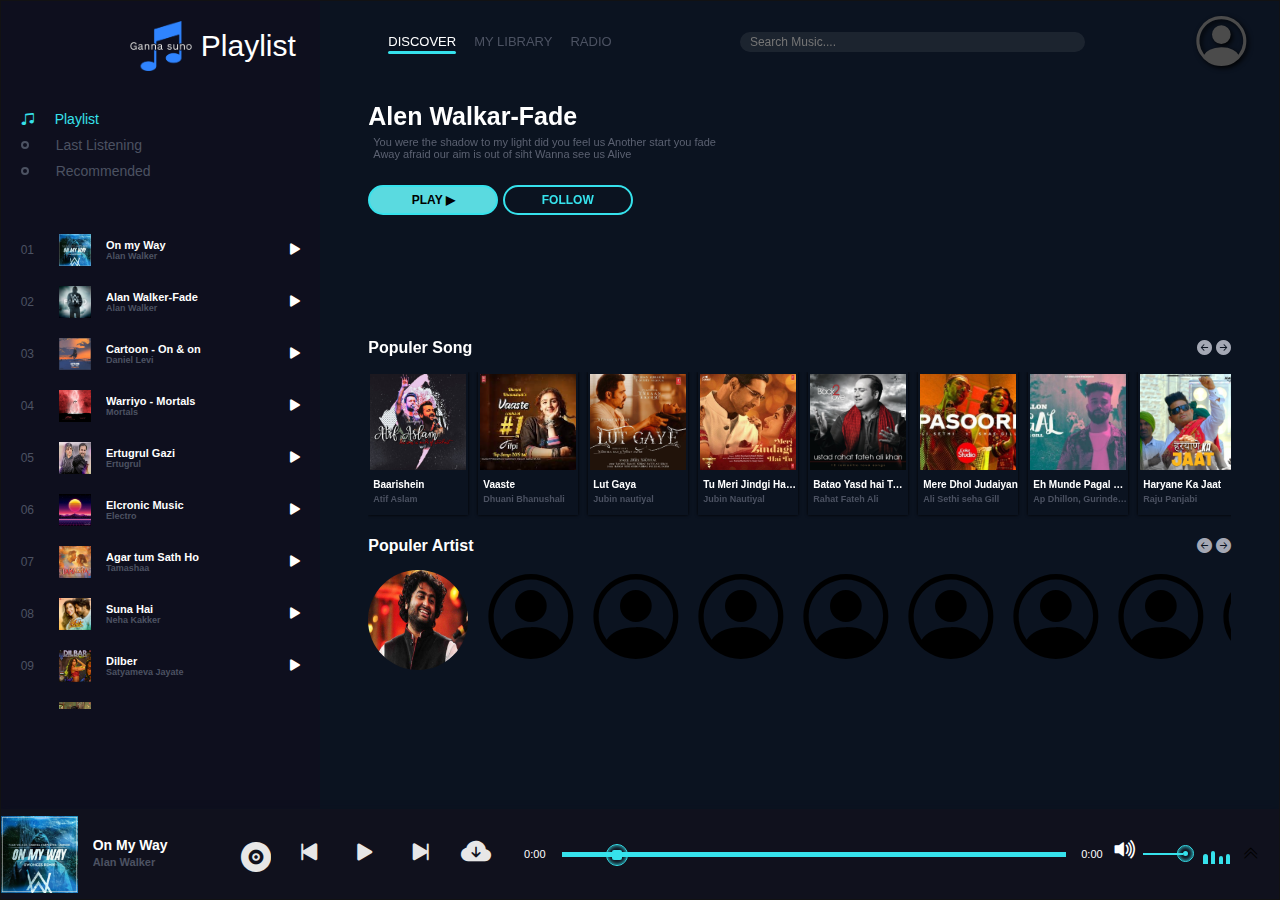
==== index.html @ a4bc924c "upload files" ====
<!DOCTYPE html>
<html lang="en">
<head>
    <meta charset="UTF-8">
    <meta http-equiv="X-UA-Compatible" content="IE=edge">
    <meta name="viewport" content="width=device-width, initial-scale=1.0">
    <title>Ganna Suno🎧</title>
    <link rel="shortcut icon"sizes="16x16" rel="icon" href="logo-no-background.png" type="image/png">
    <link rel="stylesheet" href="https://cdn.jsdelivr.net/npm/bootstrap-icons@1.10.3/font/bootstrap-icons.css">
    <link rel="stylesheet" href="style.css">
    <link rel="stylesheet" href="mobil.css">

</head>
<body>
    <header>
        <div class="menu_side">
            <i class="bi bi-x-lg" ></i>
            <h1>Playlist
                <img  class=logo src="logo-no-background.png" alt="" srcset="">
            </h1>
            <div class="playlist">
                <h4 class="active"><span></span><i class="bi bi-music-note-beamed"></i>Playlist</h4>
                <h4><span></span><i class="bi bi-music-note-beamed"></i>Last Listening</h4>
                <h4><span></span><i class="bi bi-music-note-beamed"></i>Recommended</h4>

            </div>
            <div class="menu_song">
                <li class="songItem">
                    <span>01</span>
                    <img src="img/1.jpg" alt="">
                    <h5>On my Way <br>
                         <div class="subtitle">Alan Walker</div>
                    </h5>
                    <i class="bi playListPlay  bi-play-fill" id="1"></i>
                </li>
                <li class="songItem">
                    <span>02</span>
                    <img src="img/2.jpg" alt="">
                    <h5>On my Way <br>
                         <div class="subtitle">Alan Walker</div>
                    </h5>
                    <i class="bi playListPlay  bi-play-fill" id="2"></i>
                </li>
                <li class="songItem">
                    <span>03</span>
                    <img src="img/3.jpg" alt="">
                    <h5>On my Way <br>
                         <div class="subtitle">Alan Walker</div>
                    </h5>
                    <i class="bi playListPlay  bi-play-fill" id="3"></i>
                </li>
                <li class="songItem">
                    <span>04</span>
                    <img src="img/4.jpg" alt="">
                    <h5>On my Way <br>
                         <div class="subtitle">Alan Walker</div>
                    </h5>
                    <i class="bi playListPlay  bi-play-fill" id="4"></i>
                </li>
                <li class="songItem">
                    <span>05</span>
                    <img src="img/5.jpg" alt="">
                    <h5>On my Way <br>
                         <div class="subtitle">Alan Walker</div>
                    </h5>
                    <i class="bi playListPlay  bi-play-fill" id="5"></i>
                </li>
                <li class="songItem">
                    <span>06</span>
                    <img src="img/6.jpg" alt="">
                    <h5>On my Way <br>
                         <div class="subtitle">Alan Walker</div>
                    </h5>
                    <i class="bi playListPlay  bi-play-fill" id="6"></i>
                </li>
                <li class="songItem">
                    <span>07</span>
                    <img src="img/7.jpg" alt="">
                    <h5>On my Way <br>
                         <div class="subtitle">Alan Walker</div>
                    </h5>
                    <i class="bi playListPlay  bi-play-fill" id="7"></i>
                </li>
                <li class="songItem">
                    <span>08</span>
                    <img src="img/8.jpg" alt="">
                    <h5>On my Way <br>
                         <div class="subtitle">Alan Walker</div>
                    </h5>
                    <i class="bi playListPlay  bi-play-fill" id="8"></i>
                </li>
                <li class="songItem">
                    <span>09</span>
                    <img src="img/8.jpg" alt="">
                    <h5>On my Way <br>
                         <div class="subtitle">Alan Walker</div>
                    </h5>
                    <i class="bi playListPlay  bi-play-fill" id="9"></i>
                </li>
                <li class="songItem">
                    <span>10</span>
                    <img src="img/8.jpg" alt="">
                    <h5>On my Way <br>
                         <div class="subtitle">Alan Walker</div>
                    </h5>
                    <i class="bi playListPlay  bi-play-fill" id="10"></i>
                </li>
                <li class="songItem">
                    <span>11</span>
                    <img src="img/8.jpg" alt="">
                    <h5>On my Way <br>
                         <div class="subtitle">Alan Walker</div>
                    </h5>
                    <i class="bi playListPlay  bi-play-fill" id="11"></i>
                </li>
                <li class="songItem">
                    <span>12</span>
                    <img src="img/8.jpg" alt="">
                    <h5>On my Way <br>
                         <div class="subtitle">Alan Walker</div>
                    </h5>
                    <i class="bi playListPlay  bi-play-fill" id="12"></i>
                </li>
                
                
            </div>
        </div>
        <div class="song_side">
            <i class="bi bi-list" id="menuopen"></i>
            <nav>
                <ul>
                    <li>Discover <span></span></li>
                    <li>My Library</li>
                    <li>Radio</li>
                </ul>
                <div class="search">
                    <!-- <i class="bi bi-search"></i> -->
                    <input type="text" id="searchTerm" placeholder="Search Music....">
                    <!-- <button id="searchTermBtn">
                    <svg xmlns="http://www.w3.org/2000/svg" width="16" height="16" fill="currentColor" class="bi bi-search" viewBox="0 0 16 16" style="color: white;">
                        <path d="M11.742 10.344a6.5 6.5 0 1 0-1.397 1.398h-.001q.044.06.098.115l3.85 3.85a1 1 0 0 0 1.415-1.414l-3.85-3.85a1 1 0 0 0-.115-.1zM12 6.5a5.5 5.5 0 1 1-11 0 5.5 5.5 0 0 1 11 0"/>
                    </svg>
                    </button> -->
                    <div class="search_results">
                        
                        <!-- <a href="" class="card">
                            <img src="img/arjit_img/1.jpg" alt="">
                            <div class="content">
                                on My Way
                                <div class="subtitle">
                                    Alan Walken
                                </div>
                            </div>
                        </a> --><div id="songs">

                    </div></div>
                </div>
                <div class="user">
                    <i class="bi bi-person-circle"></i>
                </div>
            </nav>
            <div class="content">
                <h1>Alen Walkar-Fade</h1>
                <p>You were the shadow to my light did you feel us Another start you fade <br> Away afraid our aim is out of siht Wanna see us Alive</p>
                <div class="buttons">
                    <button>PLAY ▶</button>
                    <button>FOLLOW</button>
                </div>
            </div>
            <div class="populer-song">
                <div class="h4">
                    <h4>Populer Song</h4>
                    <div class="btn_s">
                        <i class="bi bi-arrow-left-circle-fill" id="pop_song_left"></i>
                        <i class="bi bi-arrow-right-circle-fill" id="pop_song_right"></i>
                    </div>
                </div>
                <div class="pop_song">
                    
                    <li class="songItem">
                      <div class="img_play">
                        <img src="img/1.jpg" alt="">
                        <i class="bi playListPlay bi-play-fill" id="13"></i>
                        
                      </div>
                        <h5>On my Way <br>
                            <div class="subtitle">Alan Walker</div>
                        </h5>
                    </li>
                    <li class="songItem">
                      <div class="img_play">
                        <img src="img/1.jpg" alt="">
                        <i class="bi playListPlay bi-play-fill" id="14"></i>
                        
                      </div>
                        <h5>On my Way <br>
                            <div class="subtitle">Alan Walker</div>
                        </h5>
                    </li>
                    <li class="songItem">
                      <div class="img_play">
                        <img src="img/1.jpg" alt="">
                        <i class="bi playListPlay bi-play-fill" id="15"></i>
                        
                      </div>
                        <h5>On my Way <br>
                            <div class="subtitle">Alan Walker</div>
                        </h5>
                    </li>
                    <li class="songItem">
                      <div class="img_play">
                        <img src="img/1.jpg" alt="">
                        <i class="bi playListPlay bi-play-fill" id="16"></i>
                        
                      </div>
                        <h5>On my Way <br>
                            <div class="subtitle">Alan Walker</div>
                        </h5>
                    </li>
                    <li class="songItem">
                      <div class="img_play">
                        <img src="img/1.jpg" alt="">
                        <i class="bi playListPlay bi-play-fill" id="17"></i>
                        
                      </div>
                        <h5>On my Way <br>
                            <div class="subtitle">Alan Walker</div>
                        </h5>
                    </li>
                    <li class="songItem">
                      <div class="img_play">
                        <img src="img/1.jpg" alt="">
                        <i class="bi playListPlay bi-play-fill" id="18"></i>
                        
                      </div>
                        <h5>On my Way <br>
                            <div class="subtitle">Alan Walker</div>
                        </h5>
                    </li>
                    <li class="songItem">
                      <div class="img_play">
                        <img src="img/1.jpg" alt="">
                        <i class="bi playListPlay bi-play-fill" id="19"></i>
                        
                      </div>
                        <h5>On my Way <br>
                            <div class="subtitle">Alan Walker</div>
                        </h5>
                    </li>
                    <li class="songItem">
                      <div class="img_play">
                        <img src="img/1.jpg" alt="">
                        <i class="bi playListPlay bi-play-fill" id="20"></i>
                        
                      </div>
                        <h5>On my Way <br>
                            <div class="subtitle">Alan Walker</div>
                        </h5>
                    </li>
                    <li class="songItem">
                      <div class="img_play">
                        <img src="img/1.jpg" alt="">
                        <i class="bi playListPlay bi-play-fill" id="21"></i>
                        
                      </div>
                        <h5>On my Way <br>
                            <div class="subtitle">Alan Walker</div>
                        </h5>
                    </li>
                    <li class="songItem">
                      <div class="img_play">
                        <img src="img/1.jpg" alt="">
                        <i class="bi playListPlay bi-play-fill" id="22"></i>
                        
                      </div>
                        <h5>On my Way <br>
                            <div class="subtitle">Alan Walker</div>
                        </h5>
                    </li>
                    <li class="songItem">
                      <div class="img_play">
                        <img src="img/1.jpg" alt="">
                        <i class="bi playListPlay bi-play-fill" id="23"></i>
                        
                      </div>
                        <h5>On my Way <br>
                            <div class="subtitle">Alan Walker</div>
                        </h5>
                    </li>
                    <li class="songItem">
                      <div class="img_play">
                        <img src="img/1.jpg" alt="">
                        <i class="bi playListPlay bi-play-fill" id="24"></i>
                        
                      </div>
                        <h5>On my Way <br>
                            <div class="subtitle">Alan Walker</div>
                        </h5>
                    </li>
                    <li class="songItem">
                      <div class="img_play">
                        <img src="img/1.jpg" alt="">
                        <i class="bi playListPlay bi-play-fill" id="25"></i>
                        
                      </div>
                        <h5>On my Way <br>
                            <div class="subtitle">Alan Walker</div>
                        </h5>
                    </li>
                    <li class="songItem">
                      <div class="img_play">
                        <img src="img/1.jpg" alt="">
                        <i class="bi playListPlay bi-play-fill" id="26"></i>
                        
                      </div>
                        <h5>On my Way <br>
                            <div class="subtitle">Alan Walker</div>
                        </h5>
                    </li>
                    <li class="songItem">
                      <div class="img_play">
                        <img src="img/1.jpg" alt="">
                        <i class="bi playListPlay bi-play-fill" id="27"></i>
                        
                      </div>
                        <h5>On my Way <br>
                            <div class="subtitle">Alan Walker</div>
                        </h5>
                    </li>
                    <li class="songItem">
                      <div class="img_play">
                        <img src="img/1.jpg" alt="">
                        <i class="bi playListPlay bi-play-fill" id="28"></i>
                        
                      </div>
                        <h5>On my Way <br>
                            <div class="subtitle">Alan Walker</div>
                        </h5>
                    </li>
                    <li class="songItem">
                      <div class="img_play">
                        <img src="img/1.jpg" alt="">
                        <i class="bi playListPlay bi-play-fill" id="29"></i>
                        
                      </div>
                        <h5>On my Way <br>
                            <div class="subtitle">Alan Walker</div>
                        </h5>
                    </li>
                    <li class="songItem">
                      <div class="img_play">
                        <img src="img/1.jpg" alt="">
                        <i class="bi playListPlay bi-play-fill" id="30"></i>
                        
                      </div>
                        <h5>On my Way <br>
                            <div class="subtitle">Alan Walker</div>
                        </h5>
                    </li>
                    <li class="songItem">
                      <div class="img_play">
                        <img src="img/1.jpg" alt="">
                        <i class="bi playListPlay bi-play-fill" id="31"></i>
                        
                      </div>
                        <h5>On my Way <br>
                            <div class="subtitle">Alan Walker</div>
                        </h5>
                    </li>
                    <li class="songItem">
                      <div class="img_play">
                        <img src="img/1.jpg" alt="">
                        <i class="bi playListPlay bi-play-fill" id="32"></i>
                        
                      </div>
                        <h5>On my Way <br>
                            <div class="subtitle">Alan Walker</div>
                        </h5>
                    </li>
                    <li class="songItem">
                      <div class="img_play">
                        <img src="img/1.jpg" alt="">
                        <i class="bi playListPlay bi-play-fill" id="33"></i>
                        
                      </div>
                        <h5>On my Way <br>
                            <div class="subtitle">Alan Walker</div>
                        </h5>
                    </li>
                    <li class="songItem">
                      <div class="img_play">
                        <img src="img/1.jpg" alt="">
                        <i class="bi playListPlay bi-play-fill" id="34"></i>
                        
                      </div>
                        <h5>On my Way <br>
                            <div class="subtitle">Alan Walker</div>
                        </h5>
                    </li>
                    <li class="songItem">
                      <div class="img_play">
                        <img src="img/1.jpg" alt="">
                        <i class="bi playListPlay bi-play-fill" id="35"></i>
                        
                      </div>
                        <h5>On my Way <br>
                            <div class="subtitle">Alan Walker</div>
                        </h5>
                    </li>
                </div>
            </div>
            <div class="populer_artists">
                        <div class="h4">
                            <h4>Populer Artist</h4>
                            <div class="btn_s">
                                <i class="bi bi-arrow-left-circle-fill" id="pop_art_left"></i>
                                <i class="bi bi-arrow-right-circle-fill" id="pop_art_right"></i>
                            </div>
                        </div>
                        <div class="item">
                            <li>
                               <a href="arjit.html"><img src="img/arjit.jpg" alt=""></a>
                               <div class="title" style="font-size: larger; margin-left: 15px; margin-top: 10px;" >
                                <!-- Arjit Singh -->
                               </div>
                            </li>
                            <li>
                                <div class="user" style="font-size: 85px; color: black;">
                                    <i class="bi bi-person-circle"></i>
                                </div>
                            </li>
                            <li>
                                <div class="user" style="font-size: 85px; color: black;">
                                    <i class="bi bi-person-circle"></i>
                                </div>
                            </li>
                            <li>
                                <div class="user" style="font-size: 85px; color: black;">
                                    <i class="bi bi-person-circle"></i>
                                </div>
                            </li>
                            <li>
                                <div class="user" style="font-size: 85px; color: black;">
                                    <i class="bi bi-person-circle"></i>
                                </div>
                            </li>
                            <li>
                                <div class="user" style="font-size: 85px; color: black;">
                                    <i class="bi bi-person-circle"></i>
                                </div>
                            </li>
                            <li>
                                <div class="user" style="font-size: 85px; color: black;">
                                    <i class="bi bi-person-circle"></i>
                                </div>
                            </li>
                            <li>
                                <div class="user" style="font-size: 85px; color: black;">
                                    <i class="bi bi-person-circle"></i>
                                </div>
                            </li>
                            <li>
                                <div class="user" style="font-size: 85px; color: black;">
                                    <i class="bi bi-person-circle"></i>
                                </div>
                            </li>
                            <li>
                                <div class="user" style="font-size: 85px; color: black;">
                                    <i class="bi bi-person-circle"></i>
                                </div>
                            </li>
                            <li>
                                <div class="user" style="font-size: 85px; color: black;">
                                    <i class="bi bi-person-circle"></i>
                                </div>
                            </li>
                        </div>
            </div>
        </div>



        <div class="master_play " >
                       
            <img src="img/1.jpg" alt="" id="poster_master_play">
            <h5 id="title">
                On My Way 
                <div class="subtitle">
                    Alan Walker 
                </div>
            </h5>

            <div class="icon">
                <i class="bi shuffle bi-vinyl-fill">next</i>
                <i class="bi bi-skip-start-fill" id="back"></i>
                <i class="bi bi-play-fill" id="masterPlay"></i>
                <i class="bi bi-skip-end-fill" id="next"></i>
                <a href="" id="download_music" ><i class="bi bi-cloud-arrow-down-fill" ></i></a>
            </div>
                <span id="currentStart">0:00</span>
                <div class="bar">
                    <input type="range" id="seek" min="0" max="100">
                    <div class="bar2" id="bar2"></div>
                    <div class="dot"></div>
                </div>
                <span id="currentEnd">0:00</span>
            <div class="vol">
                <i class="bi bi-volume-up-fill" id="vol-icon"></i>
                <input type="range" min="0" max="100" id="vol">
                <div class="vol_bar"></div>
                <div class="dot" id="vol_dot"></div>
            </div>
            <div class="wave" id="wave">
                <div class="wave1"></div>
                <div class="wave1"></div>
                <div class="wave1"></div>
                <div class="wave1"></div>
            </div>
            <i class="bi bi-chevron-double-up"></i>
        </div>
    </header>
    <script src="App.js"></script>
    <script src="song.js"></script>
</body>
</html>
---- style.css ----
*{
    padding: 0;
    margin: 0;
    box-sizing: border-box;
}

body{
    font-family:Verdana, Geneva, Tahoma, sans-serif;
    width: 100%;
    height: 100vh;
    background: #121213;
    display: flex;
    align-items: center;
    justify-content: center;
    margin: 0 auto;
    /* display: grid; */
    /* place-items: center; */

}
h1::selection{
    background-color: #000000;
}
h5::selection{
    background-color: #000000;
}
div::selection{
    background-color: #000000;
}
span::selection{
    background-color: #000000;
}
img::selection{
    background-color: #000000;
}
h4::selection{
    background-color: #000000;
}
p::selection{
    background-color: #000000;
}
button::selection{
    background-color: #000000;
}
li::selection{
    background-color: #000000;
}
input::selection{
    background-color: #000000;
}
header{
    width: 85%;
    height: 95%;
    width: 99.9%;
    height: 99.8%;
    /* border: 1px solid #fff; */
    display: flex;
    flex-wrap: wrap;
    overflow: hidden;
    position: relative;
}
header .menu_side, .song_side{
    width: 25%;
    height: 90%;
    /* border: 1px solid red; */
    background: #0e0f1e;
    color: white;
}
header .song_side{
    width: 75%;
    background: #0b1320;
}
header .master_play{
    width: 100%;
    height: 10%;
    /* border:1px solid #00ff04; */
    background: #10111d;
    box-shadow: 0px 3px 8px #090f1f;

}
header .menu_side h1{
        /* border:1px solid #00ff04; */
    font-size: 30px;
    margin: 20px 0px 0px 20px;
    font-weight: 500;
    width: 50%;
    display: flex;
    flex-wrap: nowrap;
    align-items: center;
    justify-content: space-evenly;
    flex-direction: row-reverse;
}
.logo{
    height: 50px;
    margin-left: 100px;
}
header .menu_side .playlist{
    margin: 40px 0px 0px 20px;
}
header .menu_side .playlist h4{
    font-size: 14px;
    font-weight: 400;
    padding-bottom: 10px;
    color: #4c5262;
    cursor: pointer;
    display: flex;
    align-items: center;
    transition: 0.3s linear;
}
header .menu_side .playlist h4:hover{
    color: wheat;
}
header .menu_side .playlist h4 span{
    position: relative;
    margin-right: 35px;
    
}
header .menu_side .playlist h4 span::before{
    content: '';
    position: absolute;
    width: 4px;
    height: 4px;
    border: 2px solid #4c5262;
    border-radius: 50%;
    top: -4px;
    transition: .3s linear;
}
header .menu_side .playlist h4:hover span::before{
    border: 2px solid white;
    background: white;

}
header .menu_side .playlist h4 .bi{
    display: none;
}
header .menu_side .playlist .active {
    color: #36e2ec;
}
header .menu_side .playlist .active span {
    display: none;
}
header .menu_side .playlist .active .bi {
    display: flex;
    margin-right: 20px;
}
header .menu_side .menu_song{
    width: 100%;
    height: 480px;
    /* border: 1px solid rgb(207, 70, 70); */
    margin-top: 40px;
    overflow: hidden;
    z-index: -59579;
    overflow: scroll;
}
header .menu_side .menu_song::-webkit-scrollbar{
   display: none;
}
header .menu_side .menu_song li{
    list-style-type: none;
    position: relative;
    padding: 5px 0px 5px 20px;
    display: flex;
    align-items: center;
    margin-bottom: 10px;
    cursor: pointer;
    transition: .3s linear;
}
header .menu_side .menu_song li:hover{
    box-shadow: 0px 0px 10px black;
    background: rgb(105, 105, 105, .1);
}

header .menu_side .menu_song li span{
    font-size: 12px;
    font-weight: 500;
    color: #4c5262;
}
header .menu_side .menu_song li img{
    width: 32px;
    height: 32px;
    margin-left: 25px;
}
header .menu_side .menu_song li h5{
    font-size: 11px;
    margin-left: 15px;
    width: 170px;
    /* border: 1px solid #fff; */
    overflow: hidden;
    text-overflow: ellipsis;
    white-space: nowrap;
}
header .menu_side .menu_song li h5 .subtitle{
    font-size: 9px;
    color: #4c5262;
}
header .menu_side .menu_song li .bi{
    position: absolute;
    right: 15px;
    font-size: 20px;
}
header .menu_side .menu_song li .bi:hover{
    color: rgb(0, 255, 153);
}
header .menu_side .menu_song li:hover{
    color: rgb(0, 202, 209);
}
header .menu_side .menu_song li h5 .subtitle:hover{
    color: rgb(177, 177, 177);
}

header .master_play {
    display: flex;
    align-items: center;
    padding: 0px 20px;
    z-index: 535534;
}

header .master_play .wave{
    width: 30px;
    height: 30px;
    /* border: 1px solid pink; */
    padding-bottom: 5px;
    display: flex;
    align-items:flex-end;
    margin: 0px 10px 0px 20px;
    /* right:  10%; */
}
header .master_play .wave .wave1{
    width: 5px;
    height: 10px;
    background: #36e2ec;
    margin-right: 3px;
    border-radius: 10px 10px 0px 0px;
    animation: wave unset;
    /* animation: wave .5s linear infinite; */
}
header .master_play .wave .wave1:nth-child(2){
    height: 13px;
    margin-right: 3.3px;
        animation-delay: .4s;
}
header .master_play .wave .wave1:nth-child(3){
    height: 8px;
    animation-delay: .7s;
}

/* javascript classes */

header .master_play .active1 .wave1{
    animation: wave .5s linear infinite;
}
header .master_play .active1:nth-child(2) {
    animation-delay: .4s;
}

header .master_play .active1:nth-child(3) {
    animation-delay: .7s;
}

@keyframes wave{
    0%{
        height:0px;
    }
    30%{
        height:9px;
    }
    60%{
        height:20px;
    }
    80%{
        height:10px;
    }
    100%{
        height:15px;
    }

}

header .master_play img {
    margin-left: -20px;
    width: 77px;
    height: auto;
    position: sticky;
}
header .master_play h5 {
    margin-right: 10vh;
    width: 200px;
    /* border: 1px solid greenyellow; */
    margin-left: 15px;
    color: #fff;
    line-height: 17px;
    overflow: hidden;
    text-overflow: ellipsis;
    white-space: nowrap;
    font-size: 14px;
    /* left: 5%; */
    position: relative;
}
/* header .master_play #currentEnd {
} */
header .master_play h5 .subtitle {
    font-size: 11px;
    overflow: hidden;
    text-overflow: ellipsis;
    white-space: nowrap;
    color: #4c5262;
    width: 100%;
}

header .master_play .icon{
    font-size: 90px;
    font-size: 20px;
    color: white;
    margin: 0px 0px 0px 10px;
    outline: none;
    align-items: center;
    /* border: 1px solid red; */
    min-width: 250px;
}
header .master_play .icon .bi{
    cursor: pointer;
    outline: none;
    color: rgb(231, 231, 231);
    cursor: pointer;
    font-size: 30px;
}

header .master_play .icon .shuffle{
    /* cursor: pointer; */
    /* outline: none; */
    font-size: 30px;
    margin-right: 10px;
    max-width: 31.9px;
    /* border: 1px solid red; */
    padding: 2px;
    overflow: hidden;
    display: flex;
    align-items: center;
    margin-left: -35px;
    margin-bottom: -40px;
}
header .master_play .icon #download_music{
    text-decoration: none;
    color: white;
    font-size: 22px;
    margin-left: 10px;
}

header .master_play .icon .bi:nth-child(2){

    margin-left: 8%;
}
header .master_play .icon .bi:nth-child(3){

    margin-left: 8%;
}
header .master_play .icon .bi:nth-child(4){

    margin-left: 8%;
}
header .master_play .icon #download_music:nth-child(5){
    margin-left: 8%;
}
header .master_play span{
    color: #fff;
    width: 32px;
    /* border: 1px solid red; */
    font-size: 11px;
    font-weight: 400;
}
/* header .master_play #currentStart{
    margin: 0px 20px 0px 20px;
} */

header .master_play .bar{
    position: relative;
    width: 100%;
    height: 5px;
    background: rgb(105, 105, 170, .1);
    margin: 0px 15px 0px 0px;
    /* bottom: 10%; */
    /* position: absolute; */
    margin-left: 1.3%;
}

header .master_play .bar .bar2{
    position: absolute;
    background: #36e2ec;
    width: 100%;
    height: 100%;
    top: 0;
    transition: 1s linear;
}
/* vol_bar */
header .master_play .bar .dot{
    position: absolute;
    width: 10px;
    height: 10px;
    background: #36e2ec;
    border-radius: 20%;
    left: 10%;
    /* left: 0%; */
    top: -1.7px;
    transition: 1s linear;
}

header .master_play .bar .dot::before{
    position: absolute;
    content: '';
    width: 20px;
    height: 20px;
    border: 1px solid #36e2ec;
    border-radius: 50%;
    left: -6px;
    top: -6px;
    box-shadow:  inset 0px 0px 4px  #36e2ec;
    /* -webkit-animation: spin 2s linear infinite; */
        /* animation: spin 2s linear infinite; */
}

/* -webkit-animation: spin 2s linear infinite;
animation: spin 2s linear infinite; */



@-webkit-keyframes spin {
    0% {
        -webkit-transform: rotate(0deg);
    }

    100% {
        -webkit-transform: rotate(360deg);
    }
}

@keyframes spin {
    0% {
        transform: rotate(0deg);
    }

    100% {
        transform: rotate(360deg);
    }
}

header .master_play .bar input{
    position: absolute;
    width: 100%;
    top: -7px;
    left: 0;
    cursor: pointer;
    z-index: 99999;
    opacity: 0;
}


header .master_play .vol{
    position: relative;
    width: 100px;
    height: 2px;
    background: rgb(105, 105, 170, .1);
    /* margin-left: 50px; */
    /* left:75%; */
    margin-left: 40px;
}

header .master_play .vol .bi{
    position: absolute;
    color: #fff;
    font-size: 25px;
    top: -17px;
    left: -30px;
}
header .master_play .vol input {
    position: absolute;
    width: 100%;
    top: -7px;
    left: 0;
    cursor: pointer;
    z-index: 9999;
    opacity: 0;
}
header .master_play .vol .vol_bar {
    position: absolute;
    background: #36e2ec;
    width: 100%;
    height: 100%;
    top: 0;
    transition: 1s linear;
}
header .master_play .vol .dot{
    position: absolute;
    width: 5px;
    height: 5px;
    background: #36e2ec;
    border-radius: 50%;
    left: 100%;
        top: -1.7px;
        transition: 1s linear;
}
    header .master_play .vol .dot::before {
        position: absolute;
            content: '';
            width: 15px;
            height: 15px;
            border: 1px solid #36e2ec;
            border-radius: 50%;
            left: -6px;
            top: -6px;
            box-shadow: inset 0px 0px 4px #36e2ec;
}
header .song_side{
    z-index: 2;
    /* border: 1px solid red; */
}
header .song_side::before{
    /* border: 1px solid red; */
    content: '';
    position: absolute;
    width: 100%;
    height: 300px;
    /* background: url('img/bg.png'); */
    overflow: hidden;
    z-index: -1;

}
header .song_side nav{
    width: 90%;
    height: 10%;
    /* border: 1px solid #889fdf; */
    margin: auto;
    display: flex;
    align-items: center;
    justify-content: space-between;
}
header .song_side nav ul{
    display: flex;
    margin-left: 20px;
}
header .song_side nav ul li{
    list-style-type: none;
    position: relative;
    font-size: 13px;
    text-transform: uppercase;
    color: #4c5262;
    margin-right: 18px;
    cursor: pointer;
    transition: .5s linear;
}
header .song_side nav ul li:hover{
    color: #fff;
}
header .song_side nav ul li:nth-child(1){
    color: #fff;
}
header .song_side nav ul li span{
    position: absolute;
    width: 100%;
    height: 2.5px;

    background: #36e2ec;
    bottom: -5px;
    left: 0;
    border-radius: 20px;
}
header .song_side nav .search{
    position: relative;
    width: 40%;

    padding: 1px 10px;
    border-radius: 20px;
    /* border: 1px solid #fff; */
    color: gray;
}
header .song_side nav .search::before{
    content: '';
    position: absolute;
    width: 100%;
    height: 100%;
    background: rgb(184, 184, 184, .1);
    border-radius: 20px;
    backdrop-filter: blur(5px);
    z-index: -1;
}
header .song_side nav .search .search_results{
    position: absolute;
    width: 100%;
    height: 200px;
    /* border: 1px solid rgb(0, 255, 26); */
    margin-top: 10px;
    border-radius: 10px;
    overflow: auto;
}
header .song_side nav .search .search_results::-webkit-scrollbar{
    display: none;
}
header .song_side nav .search .search_results .card{
    width: 100%;
    min-height: 45px;
    /* border: 1px solid #fff; */
    display: flex;
    align-items: center;
    background: rgba(184,184,184, .1);
    border-radius: 10px;
    margin-bottom: 5px;
        text-decoration: none;
        box-shadow: 0px 0px 5px rgba(255, 255, 255, 0.257);
        display: none;
}
header .song_side nav .search .search_results .card img{
    width: 45px;
    height: 45px;
    border-radius: 5px 0px 0px 5px;
    margin-left: 0px;
}
header .song_side nav .search .search_results .card .content{
    width: 80%;
    height: 100%;
    /* border: 1px solid rgb(127, 125, 125); */
    padding: 0;
    color: rgb(255, 255, 255);
    font-size: 13px;
    font-weight: 600;

}
header .song_side nav .search .search_results .card .content .subtitle{
    width: 80%;
    height: 100%;
    color: rgb(186, 186, 186);
    font-size: 11px;
    font-weight: 500;

}
header .song_side nav .search .bi{
   font-size: 13px;
   padding: 3px 0px 0px 10px;
}
header .song_side nav .search input{
   background: none;
   background: transparent;
   border: none;
   outline: none;
   padding: 0px 10px;
   color: #fff;
   font-size: 12px;
   
}
header .song_side nav .user{
   position: relative;
   width: 30px;
   height: 30px;
   margin-right: 3%;
}
header .song_side nav .user i{
   color: #4b4b4b;
   font-size: 50px;
   position: absolute;
   width: 100%;
   height: 100%;
   text-shadow: 2px 2px 5px #000000ec;
   top: -13px;
   right: -20px;
}
header .song_side .content{
    width: 90%;
    height: 30%;
    /* border: 1px solid red; */
    margin: auto;
    padding-top: 20px;
}
header .song_side .content h1{
    font-size: 25px;
    font-weight: 600;
}
header .song_side .content p{
    font-size: 11px;
    font-weight: 400;
    color: #5b6171;
    margin: 5px;
}
header .song_side .content .buttons{
    margin-top: 15px;
    
}
header .song_side .content .buttons button{
    width: 130px;
    height: 30px;
    border: 2px solid #36e2ec;
    outline: none;
    border-radius: 20px;
    background: #5adae0;
    color: rgb(0, 0, 0);
    cursor: pointer;
    transition: .3s linear;
    font-size: 12px;
    font-weight: 600;
}
header .song_side .content .buttons button:hover{
    background: none;
    color: #36e2ec;
}
header .song_side .content .buttons button:nth-child(2){
    background: none;
    color: #36e2ec;
}
header .song_side .content .buttons button:nth-child(2):hover{
    background: #36e2ec;
    color: #000000;
}
header .song_side .populer-song{
    width: 90%;
    height: auto;
    margin: auto;
    margin-top: 15px;
    /* border: 1px solid pink; */
}



header .song_side .populer-song .h4{

    display: flex;
    align-items: center;
    justify-content: space-between;
}
header .song_side .populer-song .h4 .bi{
    color: #a4a8b4;
    font-size: 15px;
    cursor: pointer;
    transition: .3s linear;
}
header .song_side .populer-song .h4 .bi:hover{
    color: #ffffff;
    
}
header .song_side .populer-song .pop_song{
    width: 100%;
    height: 150px;
    margin-top: 15px;
    display: flex;
    /* border: 1px solid red; */
    overflow: auto;
    scroll-behavior: smooth;
}
header .song_side .populer-song .pop_song::-webkit-scrollbar{
    display: none;
}
header .song_side .populer-song .pop_song li{
    min-width: 100px;
    height: 143px;
    list-style-type: none;
    margin-right: 10px;
    transition: .3s linear;
    box-shadow: 0px 0px 3px rgb(0, 0, 0);
    
}
header .song_side .populer-song .pop_song li:hover{
    background: rgb(0, 0, 0);
    box-shadow: 0px 0px 8px 5px rgb(0, 0, 0);
   border: 1px solid rgb(68, 68, 68);
   
}
header .song_side .populer-song .pop_song li .img_play{
    position: relative;
    width: 100px;
    height: 100px;
    display: flex;
    align-items: center;
    justify-content: center;
}
header .song_side .populer-song .pop_song li .img_play img{
    width: 100%;
    height: 100%;
    margin: 2px ;
    padding: 2px;
}


header .song_side .populer-song .pop_song li .img_play .bi{
    position: absolute;
    font-size: 20px;
    cursor: pointer;
    transition: .3s linear;
    color: rgb(255, 255, 255);
    text-shadow: 0px 0px 10px black;
    opacity: 0;
}
header .song_side .populer-song .pop_song li:hover .img_play .bi{
    opacity: 1;
}
header .song_side .populer-song .pop_song li h5{
    padding: 5px 0px 0px 5px;
    line-height: 15px;
    font-size: 10px;
    width: 100px;
    overflow: hidden;
    white-space: nowrap;
    text-overflow: ellipsis;
}
header .song_side .populer-song .pop_song li h5 .subtitle{
    font-size: 9px;
    overflow: hidden;
    white-space: nowrap;
    text-overflow: ellipsis;
    color: #4c5262;
}
header .song_side .populer_artists{
    width: 90%;
    height: auto;
    margin: auto;
    margin-top: 15px;
    /* border: 1px solid white; */
}
header .song_side .populer_artists .h4 {
    display: flex;
    align-items: center;
    justify-content: space-between;
}

header .song_side .populer_artists .h4 .bi {
    color: #a4a8b4;
    cursor: pointer;
    transition: .3s linear;
    font-size: 15px;
}

header .song_side .populer_artists .h4 .bi:hover {
    color: #ffffff;

}
header .song_side .populer_artists .item {
        width: 100%;
        height: 150px;
        margin-top: 15px;
        display: flex;
        /* border: 1px solid red; */
        overflow: auto;
        scroll-behavior: smooth;
}
header .song_side .populer_artists .item::-webkit-scrollbar {
        display: none;
}
header .song_side .populer_artists .item li{
    list-style-type: none;
    position: relative;
    width: 100px;
    height: 100px;
    border-radius: 50%;
    margin-right: 20px;
    cursor: pointer;
}
header .song_side .populer_artists .item li img{
    position: relative;
    width: 100px;
    height: 100px;
    border-radius: 50%;
    margin-right: 20px;
    cursor: pointer;
} 
header .song_side .populer_artists .item li img{
    position: relative;
    width: 100px;
    height: 100px;
    border-radius: 50%;
    margin-right: 20px;
    cursor: pointer;
    /* border: .1px solid black; */
} 

/* //////////////////////////mobile style//////////////////////// */

.bi-list{
    display: none;
}
.bi-x-lg{
    display: none;
}
button{
    text-decoration: none;
  position: relative;
  border: none;
  font-size: 14px;
  font-family: inherit;
  cursor: pointer;
  color: #fff;
  width: 15rem;
  height: 3em;
  line-height: 2em;
  text-align: center;
  background: linear-gradient(90deg, #03a9f4, #f441a5, #ffeb3b, #03a9f4);
  background-size: 300%;
  border-radius: 30px;
  z-index: 1;
  top: 25%;
  margin-top: 10px;
  margin-bottom: 10px;
}
---- mobil.css ----
@media only screen and (max-width: 800px){

    header .master_pl {
        /* display: none; */
        /* position: absolute; */
        /* border: 2px solid red; */
        display: block;
        margin: auto;
    }

    header .master_pl .wave{
        display: none;
    }
    header .master_play .icon{
        margin-left: 10%;
    }
    header .master_pl .icon{
        position: absolute;
        /* border: 2px solid red; */
        margin-top: 10%;
        font-size: 50px;
        width: 100%;
        display: flex;
        /* margin: auto; */
    }
    header .master_pl .icon .bi:nth-child(1) {
            margin-left: 0%;
            margin-top: -40px;
    }
    header .master_pl .icon .bi:nth-child(2) {
    
            margin-left: 10%;
    }
    header .master_pl .icon .bi:nth-child(3) {
    
            margin-left: 15%;
    }
    header .master_pl .icon .bi:nth-child(4) {
    
            margin-left: 16%;
    }
    header .master_play_mobil {
        width: 100%;
        height: 100%;
        position: absolute;
    }

    .bi-chevron-double-up {
        color: #fff;
        font-size: 30px;
    }
    #barr{
        /* display: flex; */
    }
    .bi-chevron-double-down {
        color: #fff;
        font-size: 30px;
    }

    header .master_pl img {
        width: 400px;
        height: 400px;
        margin-top: 5vh;
        box-shadow: 0px 0px 10px 5px black;
        border-radius: 50%;
        margin-left: 20%;
        padding: 10px;
    }

    header .master_play h5{
        display: none;
    } 
    header .master_pl h5 {
        font-size: 20px;
        /* border: 1px solid pink; */
        width: 100%;
        margin: 0;
        text-align: center;
        margin-top: 20px;
        margin-bottom: 5%;
        display: block;
    }

    header .master_pl h5 .subtitle {
        font-size: 15px;
    }
    header .master_pl .vol {
        display: none;
    }
  header .master_play .vol {
      display: none;
  }

    header .master_pl .bar {
        /* position: absolute; */
        margin-top: -70px;
        width: 90%;
        margin: 10px 10px 10px 10px;
        margin: auto;
        /* border: 1px solid red; */
        /* position: relative; */
    }
        header .master_pl #currentEnd{
            position: absolute;
            margin-left: 92%;
            margin-top: -3%;
        }
        header .master_play #currentEnd{
            /* position: absolute; */
            /* margin-left: -10px; */
            /* margin-top: -3%; */
        }
        header .master_play #currentStart{
            /* position: absolute; */
            margin-right: 10px;
            /* margin-top: -3%; */
        }
        header .master_pl #currentStart{
            /* margin-top: -4%; */
        }

    header .bi-chevron-double-down {
        top: 0;
        right: 0;
        margin: 10px;
        position: absolute;
        display: block;
    }
}


@media only screen and (max-width: 600px) {
    header .master_play .bar{
        position: absolute; 
        margin-bottom: 15%;
        margin-left: -3.3%;
    }
    header .master_play .wave {
     /* display: none; */
    }
     header .master_pl img {
      margin-left: 10%;
    }
     header .master_pl #currentEnd {
     position: relative;
     left: 85%;
     margin: auto;
     /* position: absolute; */
     /* margin-right: -20px; */
     /* margin-bottom: -20px; */
     /* margin-left: 90%; */
      }
     header .master_pl #currentStart {
     position: relative;
     margin-bottom: 20px;
      }
    header .master_pl .bar {
        width: 75%;
        margin-left: 8%;
        margin-top: -6px;
        /* position: absolute; */
    }
}

@media only screen and (max-width: 510px) {
    header .master_play .wave {
            display: none;
            /* margin-left: 0px; */
            /* position: ; */
        }
}
@media only screen and (max-width: 530px) {
    header .song_side nav .user i{
        margin-right: 30px;
    }
         header .master_play .icon {
             /* border: 1px solid #fff; */
             /* min-width: 160px; */
         }
    header .master_pl .bar{
        /* width: 80%; */
        /* margin-left: 20%; */
        position: absolute;
    }
    header .master_play img {
        width: 70px;
        height: 70px;
        /* margin-left: -8%; */
        margin-top: 25px;
        }
    header .master_pl img {
        width: 399px;
        height: 399px;
        margin-left: 10%;
        }
    header .song_side nav .search{
        margin-left: 50px;
     display: flex;
    }

    header .master_play .wave {
            /* display: none; */
            /* margin-left: 0px; */
            /* position: ; */
        }
      /* header .master_play .icon  { */
        /* border: 1px solid #fff; */
        /* min-width: 160px; */
      /* } */
          header .song_side nav ul{
            display: none;
          }
      header .master_pl .icon .bi:nth-child(1) {
       margin-left: -5%;
       /* display: none; */
    }

        /* header .master_pl #currentEnd { */
           /* margin-left: -15%; */
        /* position: relative; */
            /* left: 85%; */
            /* margin: auto; */
           /* padding: 3px; */
           /* margin: 5px; */
        /* } */

        header .master_play #currentEnd {
           /* display: none; */
           /* opacity: 0; */
        }
    
        header .master_play #currentStart {
            /* display: none; */
            /* opacity: 0; */
        }
     /* header .master_play .bar{
        margin-bottom: 15%;
        margin-left: -6%;
     } */
}
@media only screen and (max-width: 440px) {
        header .master_play .wave {
                display: none;
                /* margin-left: 0px; */
                /* position: ; */
            }
                        header .master_pl img {
                            width: 359px;
                            height: 359px;
                            margin-left: 2%;
                        }
   header .master_pl .icon .bi:nth-child(1) {
         margin-left: -10%;
    }
        header .master_play #currentStart {
            /* margin-left: -10%; */
            /* display: flex; */
            /* position: relative; */
        }
        header .master_play .icon {
            min-width: 210px;
        }
}
@media only screen and (max-width: 400px) {
            header .master_pl #currentEnd {
                    /* display: block; */
                }
   header .master_play .icon .bi:nth-child(1) {
    /* display: flex; */
        /* margin-top:9%; */
     }
           header .master_pl img {
            width: 330px;
            height: 330px;
            margin-left: -1%;
            margin-top: 20%;
            animation: spin 8s linear infinite;
           }
                header .master_pl #currentStart {
                    /* display: block; */
                }

                  header .master_play .icon {
                      /* border: 1px solid #fff; */
                      min-width: 160px;
                      margin-top: 23%;
                      margin-left: 1%;
                  }
                  header .master_pl .icon {
                      /* border: 1px solid #fff; */
                      margin-top: 30%;
                      margin-left: 7%;
                  }

         header .master_pl .icon .bi:nth-child(1) {
             /* margin-left: 189%; */
         }
         header .master_play .icon .bi:nth-child(1) {
             /* margin-left: -188%; */
         }
                  header .master_play .bar{
                    margin-left: -5.5%;
                  }
                  header .master_pl .bar{
                    margin-top: 10%;
                    margin: auto;
                    margin-left: -2%;
                    width: 95%;
                  }

                   header .master_pl .wave {
                       display: flex;
                       margin: auto;
                       margin-top: -9%;
                       font-size: 90px;
                       /* position: ; */
                   }
}
@media only screen and (max-width: 1010px) {
    header .menu_side {
        display: none;
        z-index: 9;
        position: absolute;
        width: 270px;

    }

    header .song_side .bi-list {
        display: block;
        /* margin-left: 220px; */
        margin-top: 10px;

        font-size: 40px;
        z-index: 9;
        position: absolute;
    }

    header .menu_side .bi-x-lg {
        display: block;
        margin-left: 220px;
        font-size: 40px;
        z-index: 9;
        position: absolute;
    }

    header .song_side .bi-list:hover {
        color: rgb(223, 222, 222);
    }

    header .song_side {
        z-index: 2;
        /* border: 1px solid red; */
        width: 100%;
    }

    header .menu_side .bi-x-lg:hover {
        color: rgb(154, 154, 154);
    }

    header .song_side {
        z-index: 2;
        /* border: 1px solid red; */
        width: 100%;
    }

}

   /* header .master_play .bar 
       position: absolute;
       width: 100%;
       height: 5px;
       background: rgb(105, 105, 170, .1);
       margin: 0px 15px 0px 10px;
       bottom: 10%;
       /* position: absolute; */
       /* margin-left: -2.7%; */
       /* border: 1px solid red; */
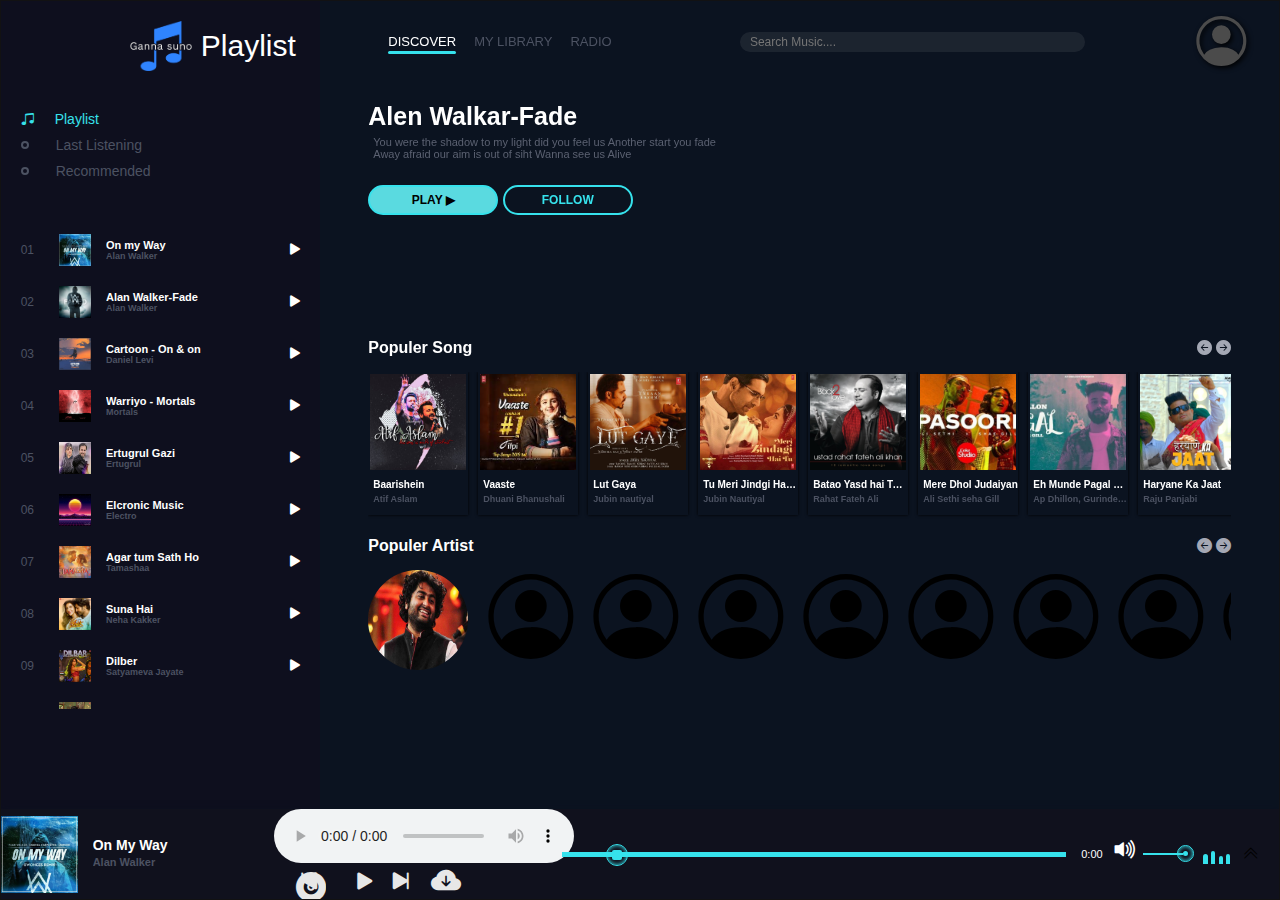
==== commit c8c3ede9: "updatr" ====
--- a/index.html
+++ b/index.html
@@ -4,7 +4,7 @@
     <meta charset="UTF-8">
     <meta http-equiv="X-UA-Compatible" content="IE=edge">
     <meta name="viewport" content="width=device-width, initial-scale=1.0">
-    <title>Ganna Suno🎧</title>
+    <title>Music🎧</title>
     <link rel="shortcut icon"sizes="16x16" rel="icon" href="logo-no-background.png" type="image/png">
     <link rel="stylesheet" href="https://cdn.jsdelivr.net/npm/bootstrap-icons@1.10.3/font/bootstrap-icons.css">
     <link rel="stylesheet" href="style.css">
@@ -491,9 +491,10 @@
             </h5>
 
             <div class="icon">
+                <audio id="masterPlay" controls></audio>
                 <i class="bi shuffle bi-vinyl-fill">next</i>
                 <i class="bi bi-skip-start-fill" id="back"></i>
-                <i class="bi bi-play-fill" id="masterPlay"></i>
+                <i class="bi bi-play-fill" ></i>
                 <i class="bi bi-skip-end-fill" id="next"></i>
                 <a href="" id="download_music" ><i class="bi bi-cloud-arrow-down-fill" ></i></a>
             </div>
@@ -520,6 +521,8 @@
         </div>
     </header>
     <script src="App.js"></script>
-    <script src="song.js"></script>
+    <!-- <script src="song.js"></script> -->
+    <!-- <script src="sondclone.js"></script> -->
+    <script src="repid.js"></script>
 </body>
 </html>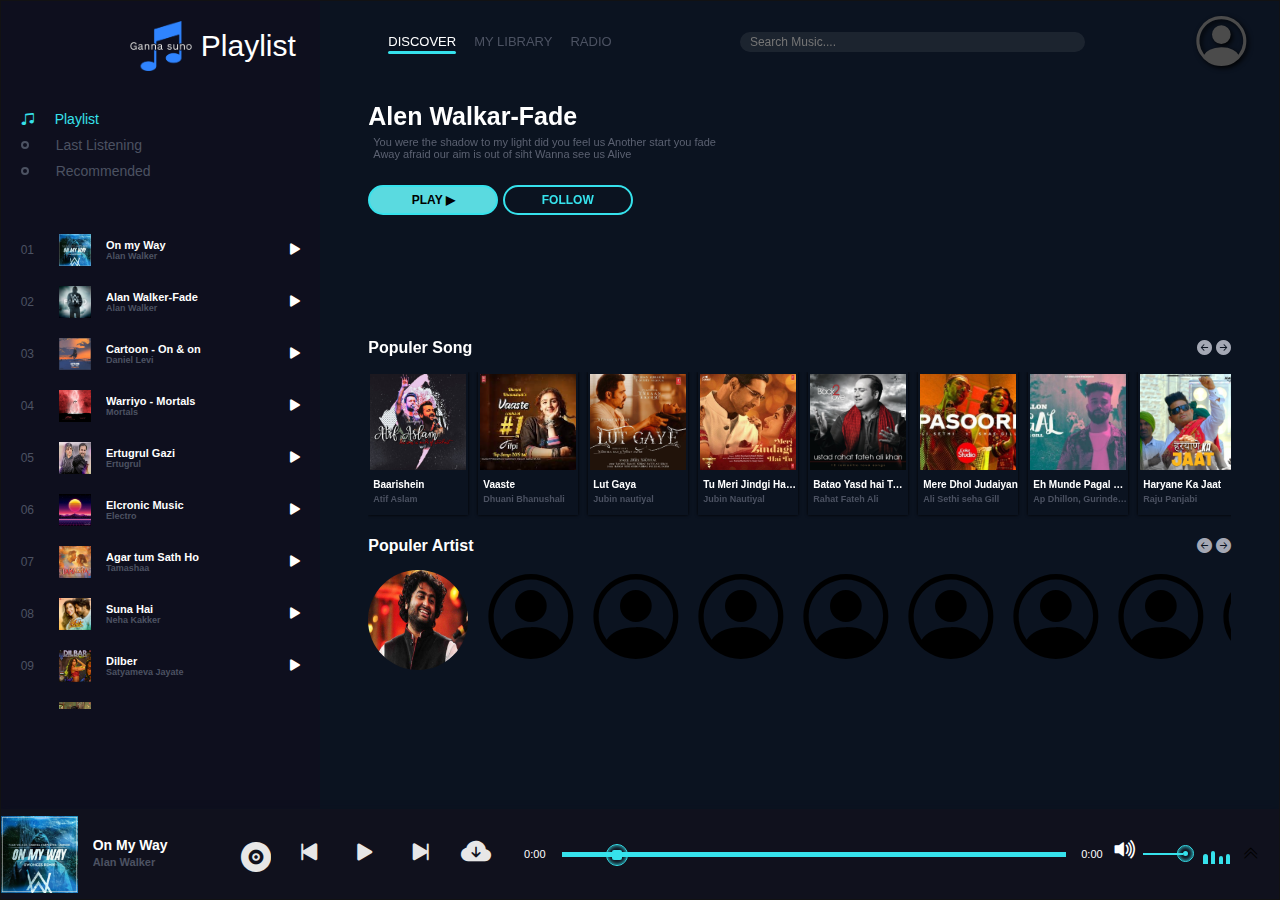
==== commit a8e55022: "test" ====
--- a/index.html
+++ b/index.html
@@ -491,7 +491,7 @@
             </h5>
 
             <div class="icon">
-                <audio id="masterPlay" controls></audio>
+                <!-- <audio id="masterPlay" controls></audio> -->
                 <i class="bi shuffle bi-vinyl-fill">next</i>
                 <i class="bi bi-skip-start-fill" id="back"></i>
                 <i class="bi bi-play-fill" ></i>
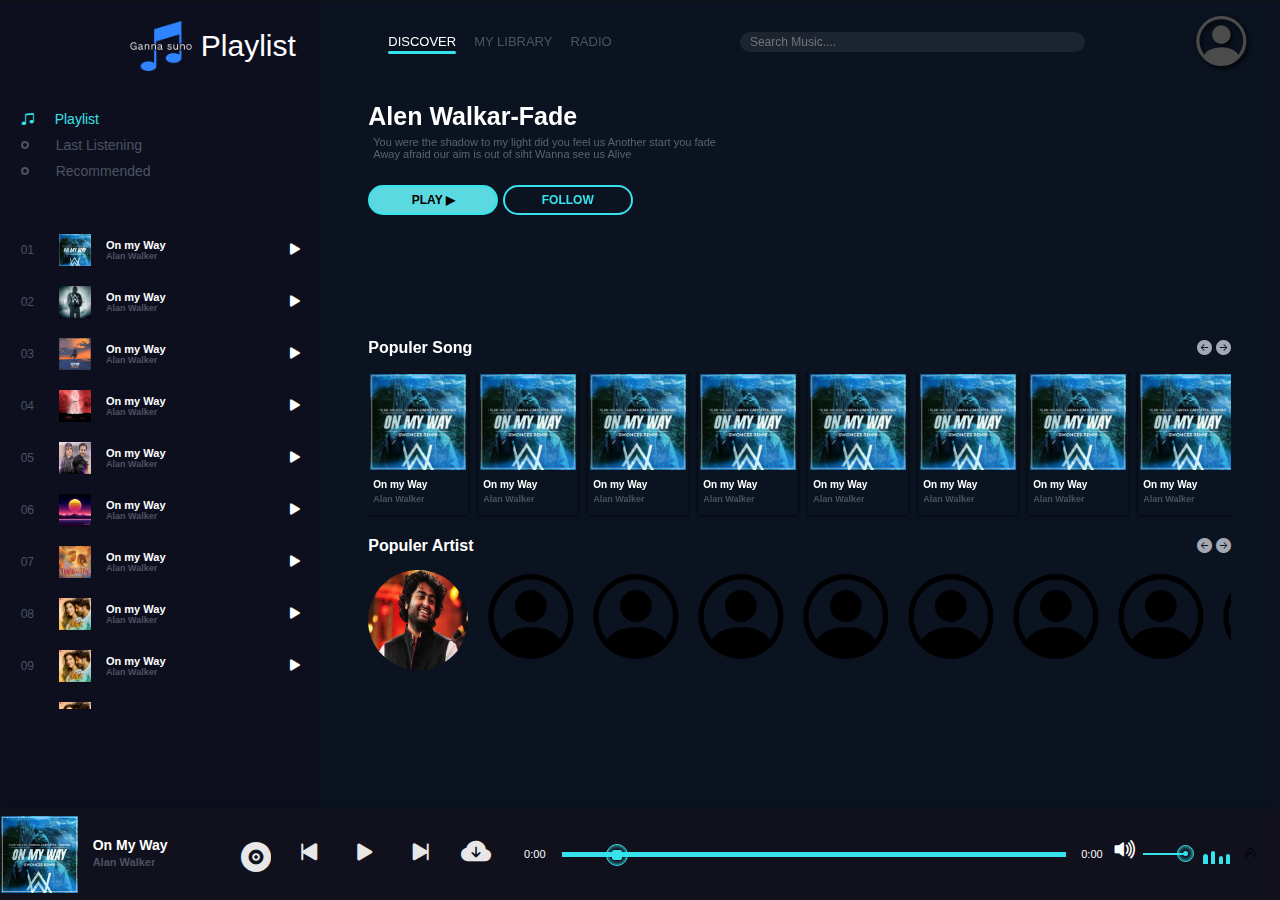
==== commit 6d3df0e9: "test" ====
--- a/index.html
+++ b/index.html
@@ -520,7 +520,7 @@
             <i class="bi bi-chevron-double-up"></i>
         </div>
     </header>
-    <script src="App.js"></script>
+    <!-- <script src="App.js"></script> -->
     <!-- <script src="song.js"></script> -->
     <!-- <script src="sondclone.js"></script> -->
     <script src="repid.js"></script>
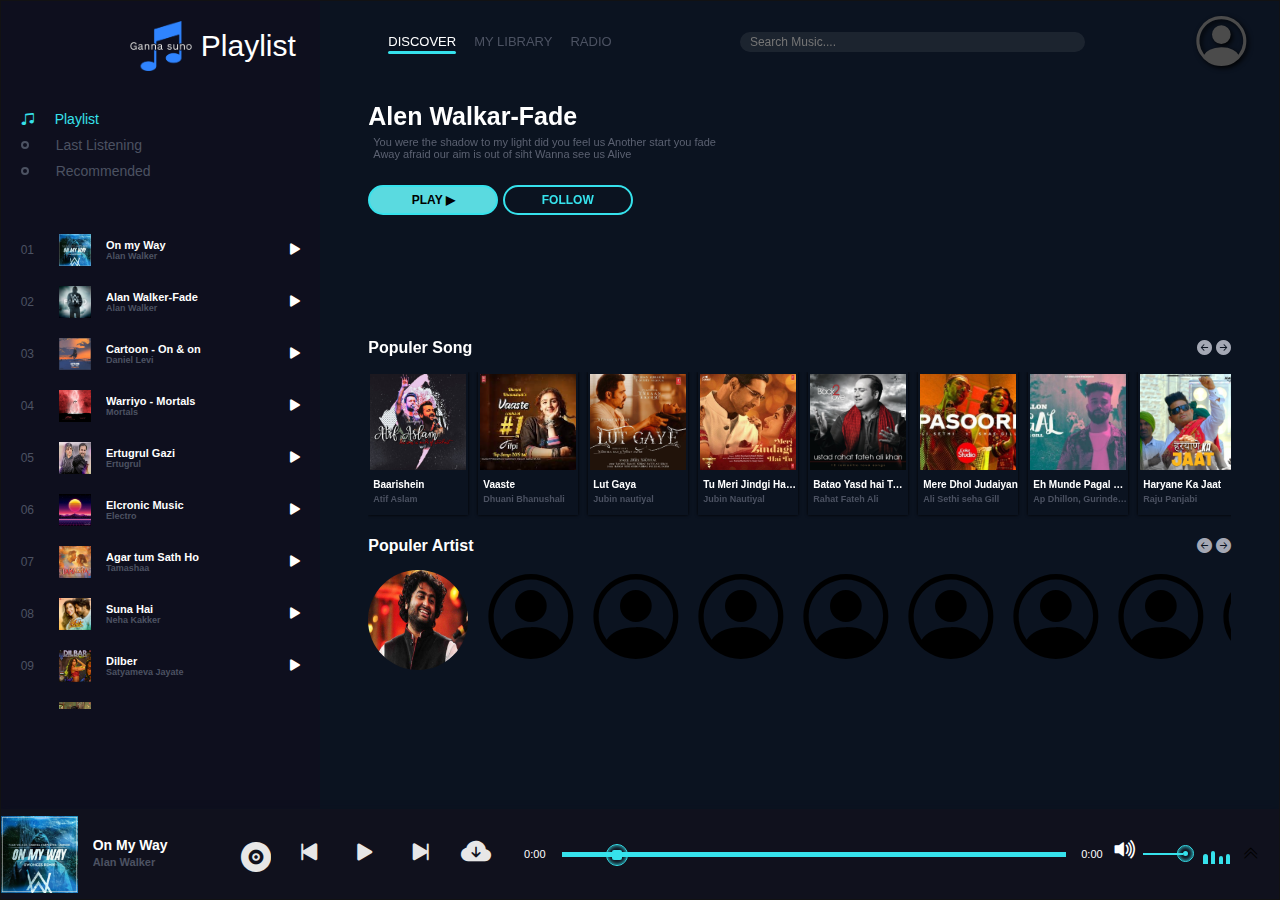
==== commit 53337ffb: "test" ====
--- a/index.html
+++ b/index.html
@@ -520,7 +520,7 @@
             <i class="bi bi-chevron-double-up"></i>
         </div>
     </header>
-    <!-- <script src="App.js"></script> -->
+    <script src="App.js"></script>
     <!-- <script src="song.js"></script> -->
     <!-- <script src="sondclone.js"></script> -->
     <script src="repid.js"></script>
